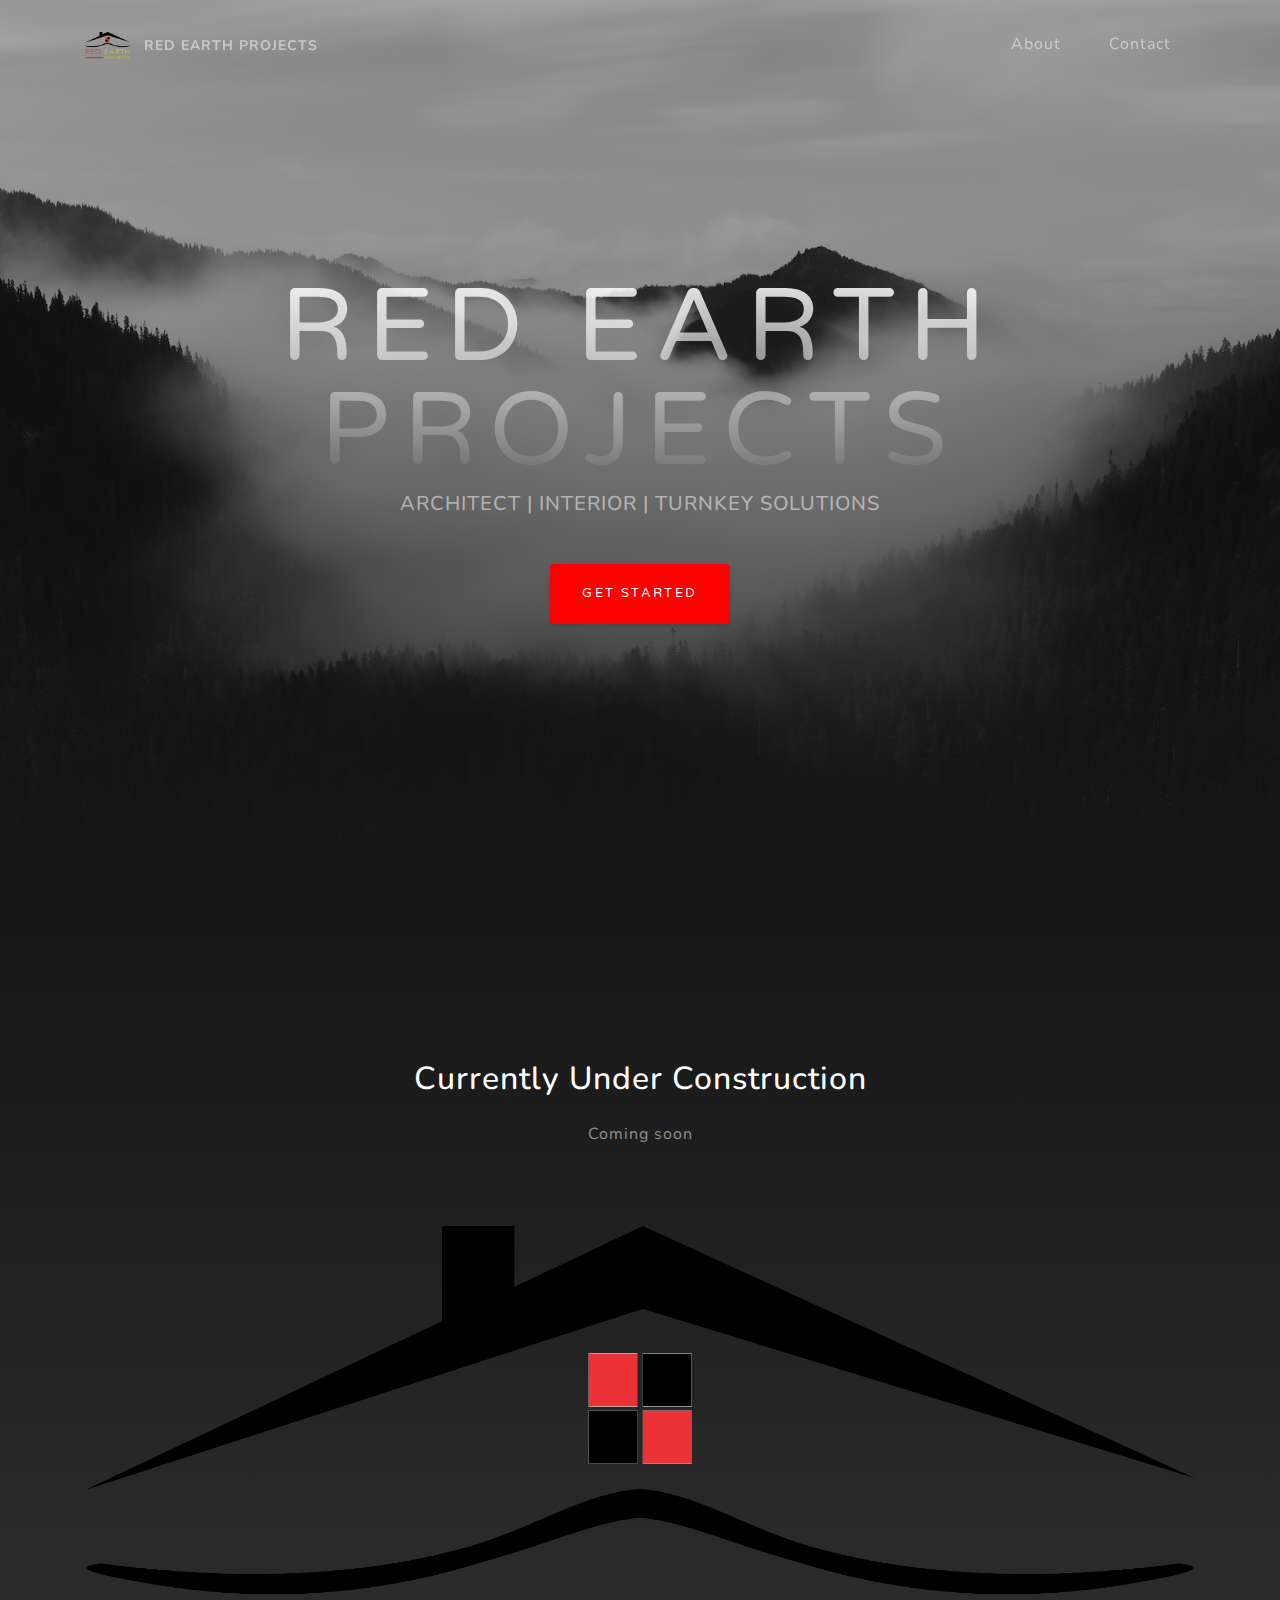
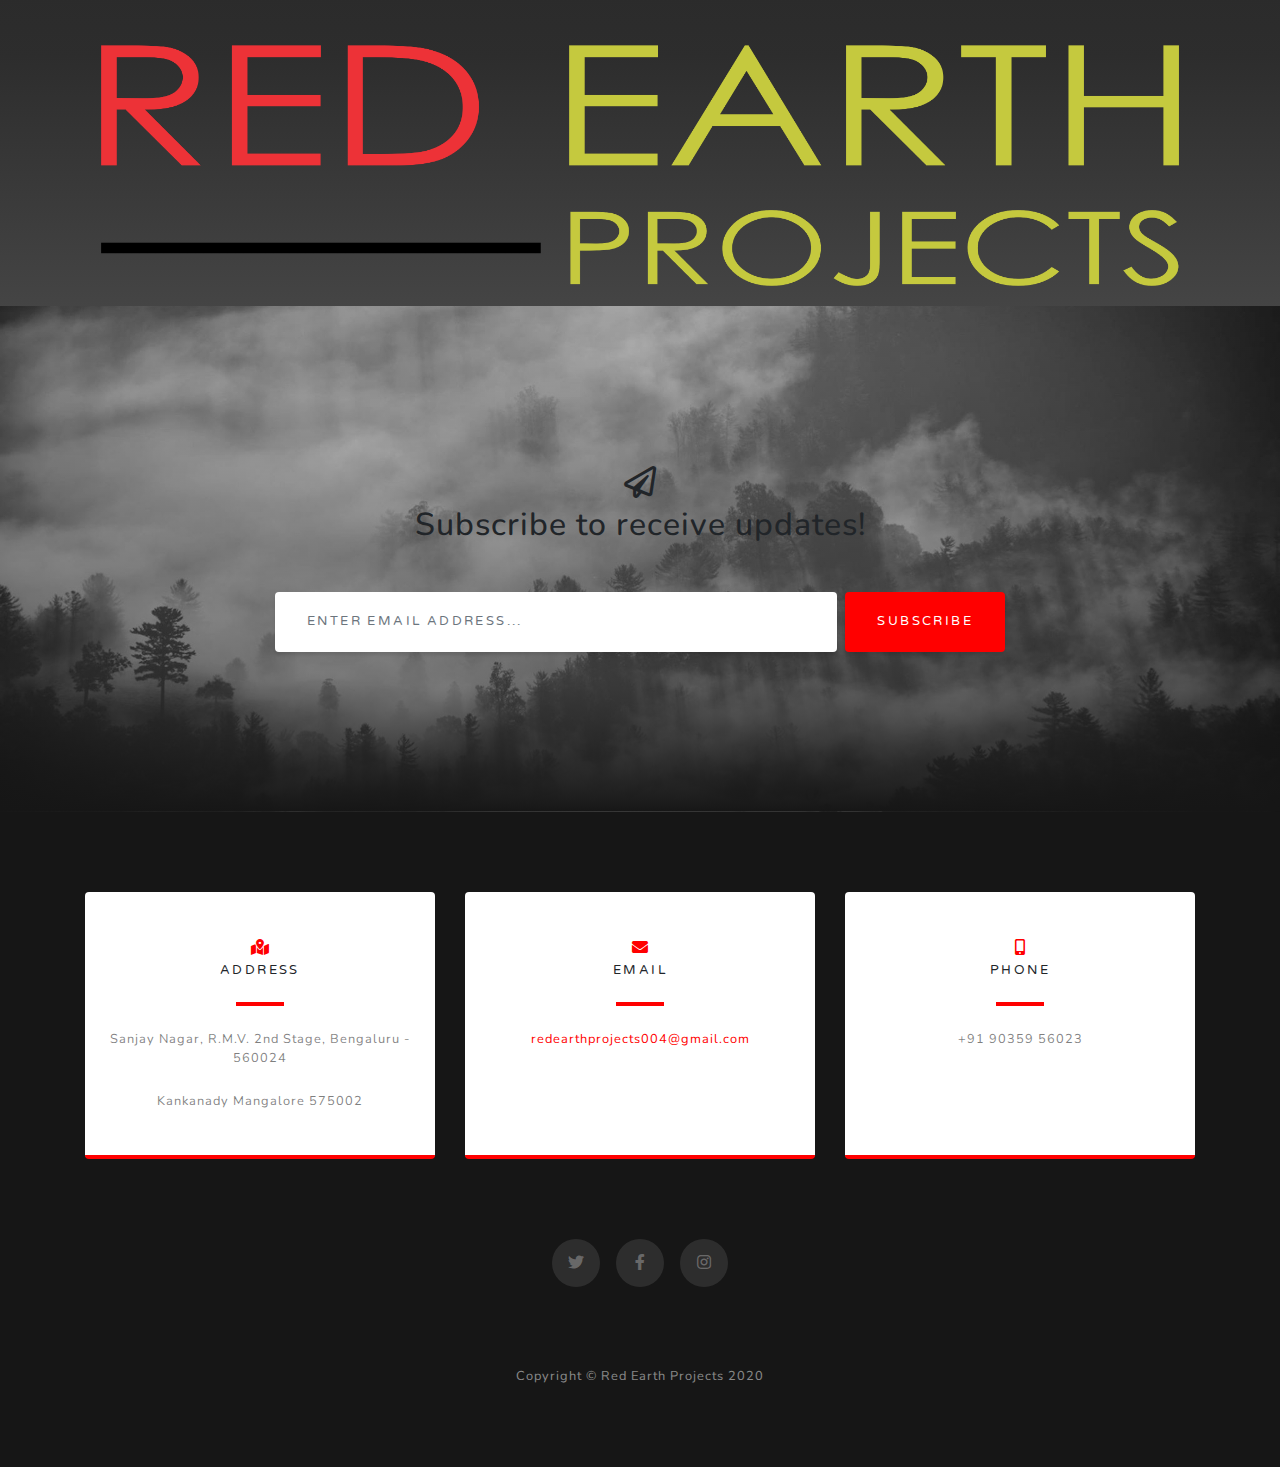
==== index.html @ 3d967d80 "Update index.html" ====
<!DOCTYPE html>
<html lang="en">

<head>

  <meta charset="utf-8">
  <meta name="viewport" content="width=device-width, initial-scale=1, shrink-to-fit=no">
  <meta name="description" content="Looking for a professional interior designer in Bengaluru to do up your new home? Or do you need someone to renovate your existing home interiors? Not to worry, Livspace is here to ease your load and handle the process from start to finish!">
  <meta name="keywords" content="Interior Designer, Interior design and decorations, Architect design, Architect interior design, Residential interior design, Commercial interior design, Office interior design, Interior decoration, Modern interior design, Classic interior design, Modular kitchen, Corporate interior contractor, Ceiling design">
  <meta name="author" content="Mohammad Faraz">

  <title>Red Earth Projects</title>

  <!-- Bootstrap core CSS -->
  <link href="vendor/bootstrap/css/bootstrap.min.css" rel="stylesheet">

  <!-- Custom fonts for this template -->
  <link href="vendor/fontawesome-free/css/all.min.css" rel="stylesheet">
  <link href="https://fonts.googleapis.com/css?family=Varela+Round" rel="stylesheet">
  <link href="https://fonts.googleapis.com/css?family=Nunito:200,200i,300,300i,400,400i,600,600i,700,700i,800,800i,900,900i" rel="stylesheet">

  <!-- Custom styles for this template -->
  <link href="css/grayscale.min.css" rel="stylesheet">

</head>

<body id="page-top">

  <!-- Navigation -->
  <nav class="navbar navbar-expand-lg navbar-light fixed-top" id="mainNav">
    <div class="container">
      <a class="navbar-brand js-scroll-trigger" href="#page-top">
        <img src="./img/logo.png" width="45" alt="" class="d-inline-block align-middle mr-2">
        <span class="text-uppercase font-weight-bold">Red Earth Projects</span>
      </a>
      <button class="navbar-toggler navbar-toggler-right" type="button" data-toggle="collapse" data-target="#navbarResponsive" aria-controls="navbarResponsive" aria-expanded="false" aria-label="Toggle navigation">
        Menu
        <i class="fas fa-bars"></i>
      </button>
      <div class="collapse navbar-collapse" id="navbarResponsive">
        <ul class="navbar-nav ml-auto">
          <li class="nav-item">
            <a class="nav-link js-scroll-trigger" href="#about">About</a>
          </li>
          <!--<li class="nav-item">
            <a class="nav-link js-scroll-trigger" href="#projects">Projects</a>
          </li>-->
          <li class="nav-item">
            <a class="nav-link js-scroll-trigger" href="#contact">Contact</a>
          </li>
        </ul>
      </div>
    </div>
  </nav>

  <!-- Header -->
  <header class="masthead">
    <div class="container d-flex h-100 align-items-center">
      <div class="mx-auto text-center">
        <h1 class="mx-auto my-0 text-uppercase">Red Earth Projects</h1>
        <h2 class="text-white-50 mx-auto mt-2 mb-5">ARCHITECT | INTERIOR | TURNKEY SOLUTIONS</h2>
        <a href="#about" class="btn btn-primary js-scroll-trigger">Get Started</a>
      </div>
    </div>
  </header>

  <!-- About Section -->
  <section id="about" class="about-section text-center">
    <div class="container">
      <div class="row">
        <div class="col-lg-8 mx-auto">
          <h2 class="text-white mb-4">Currently Under Construction</h2>
          <p class="text-white-50">Coming soon</p>
        </div>
      </div>
      <img src="img/logo.png" class="img-fluid about-red-earth" alt="red-earth-logo" style="margin-bottom: 20px;">
    </div>
  </section>

  <!-- Projects Section -->
  <!-- <section id="projects" class="projects-section bg-light">
    <div class="container"> -->

      <!-- Featured Project Row -->
      <!-- <div class="row align-items-center no-gutters mb-4 mb-lg-5">
        <div class="col-xl-8 col-lg-7">
          <img class="img-fluid mb-3 mb-lg-0" src="img/bg-masthead.jpg" alt="">
        </div>
        <div class="col-xl-4 col-lg-5">
          <div class="featured-text text-center text-lg-left">
            <h4>Shoreline</h4>
            <p class="text-black-50 mb-0">Grayscale is open source and MIT licensed. This means you can use it for any project - even commercial projects! Download it, customize it, and publish your website!</p>
          </div>
        </div>
      </div> -->

      <!-- Project One Row -->
      <!-- <div class="row justify-content-center no-gutters mb-5 mb-lg-0">
        <div class="col-lg-6">
          <img class="img-fluid" src="img/demo-image-01.jpg" alt="">
        </div>
        <div class="col-lg-6">
          <div class="bg-black text-center h-100 project">
            <div class="d-flex h-100">
              <div class="project-text w-100 my-auto text-center text-lg-left">
                <h4 class="text-white">Misty</h4>
                <p class="mb-0 text-white-50">An example of where you can put an image of a project, or anything else, along with a description.</p>
                <hr class="d-none d-lg-block mb-0 ml-0">
              </div>
            </div>
          </div>
        </div>
      </div>

      <!-- Project Two Row -->
      <!--<div class="row justify-content-center no-gutters">
        <div class="col-lg-6">
          <img class="img-fluid" src="img/demo-image-02.jpg" alt="">
        </div>
        <div class="col-lg-6 order-lg-first">
          <div class="bg-black text-center h-100 project">
            <div class="d-flex h-100">
              <div class="project-text w-100 my-auto text-center text-lg-right">
                <h4 class="text-white">Mountains</h4>
                <p class="mb-0 text-white-50">Another example of a project with its respective description. These sections work well responsively as well, try this theme on a small screen!</p>
                <hr class="d-none d-lg-block mb-0 mr-0">
              </div>
            </div>
          </div>
        </div>
      </div>-->

    </div>
  </section>

  <!-- Signup Section -->
  <section id="signup" class="signup-section">
    <div class="container">
      <div class="row">
        <div class="col-md-10 col-lg-8 mx-auto text-center">

          <i class="far fa-paper-plane fa-2x mb-2 dark-red"></i>
          <h2 class="dark-red mb-5">Subscribe to receive updates!</h2>

          <form class="form-inline d-flex">
            <input type="email" class="form-control flex-fill mr-0 mr-sm-2 mb-3 mb-sm-0" id="inputEmail" placeholder="Enter email address...">
            <button type="submit" class="btn btn-primary mx-auto">Subscribe</button>
          </form>

        </div>
      </div>
    </div>
  </section>

  <!-- Contact Section -->
  <section class="contact-section bg-black" id="contact">
    <div class="container">

      <div class="row">

        <div class="col-md-4 mb-3 mb-md-0">
          <div class="card py-4 h-100">
            <div class="card-body text-center">
              <i class="fas fa-map-marked-alt text-primary mb-2"></i>
              <h4 class="text-uppercase m-0 about-title-color">Address</h4>
              <hr class="my-4">
              <div class="small text-black-50 about-text-color">Sanjay Nagar, R.M.V. 2nd Stage, Bengaluru - 560024</div>
              <br/>
              <div class="small text-black-50 about-text-color">Kankanady Mangalore 575002</div>
            </div>
          </div>
        </div>

        <div class="col-md-4 mb-3 mb-md-0">
          <div class="card py-4 h-100">
            <div class="card-body text-center">
              <i class="fas fa-envelope text-primary mb-2"></i>
              <h4 class="text-uppercase m-0 about-title-color">Email</h4>
              <hr class="my-4">
              <div class="small text-black-50 about-text-color">
                <a href="mailto:redearthprojects004@gmail.com">redearthprojects004@gmail.com</a>
              </div>
            </div>
          </div>
        </div>

        <div class="col-md-4 mb-3 mb-md-0">
          <div class="card py-4 h-100">
            <div class="card-body text-center">
              <i class="fas fa-mobile-alt text-primary mb-2"></i>
              <h4 class="text-uppercase m-0 about-title-color">Phone</h4>
              <hr class="my-4">
              <div class="small text-black-50 about-text-color">+91 90359 56023</div>
            </div>
          </div>
        </div>
      </div>

      <div class="social d-flex justify-content-center">
        <a href="#" class="mx-2">
          <i class="fab fa-twitter"></i>
        </a>
        <a href="#" class="mx-2">
          <i class="fab fa-facebook-f"></i>
        </a>
        <a href="#" class="mx-2">
          <i class="fab fa-instagram"></i>
        </a>
      </div>

    </div>
  </section>

  <!-- Footer -->
  <footer class="bg-black small text-center text-white-50">
    <div class="container">
      Copyright &copy; Red Earth Projects 2020
    </div>
  </footer>

  <!-- Bootstrap core JavaScript -->
  <script src="vendor/jquery/jquery.min.js"></script>
  <script src="vendor/bootstrap/js/bootstrap.bundle.min.js"></script>

  <!-- Plugin JavaScript -->
  <script src="vendor/jquery-easing/jquery.easing.min.js"></script>

  <!-- Custom scripts for this template -->
  <script src="js/grayscale.min.js"></script>

</body>

</html>
---- css/grayscale.min.css ----
/*!
 * Start Bootstrap - Grayscale v5.0.9 (https://startbootstrap.com/template-overviews/grayscale)
 * Copyright 2013-2020 Start Bootstrap
 * Licensed under MIT (https://github.com/BlackrockDigital/startbootstrap-grayscale/blob/master/LICENSE)
 */#mainNav{min-height:56px;background-color:#fff}#mainNav .navbar-toggler{font-size:80%;padding:.75rem;color:red;border:1px solid red}#mainNav .navbar-toggler:focus{outline:0}#mainNav .navbar-brand{color:#161616;font-weight:700;padding:.9rem 0}#mainNav .navbar-nav .nav-item:hover{color:fade(white,80%);outline:0;background-color:transparent}#mainNav .navbar-nav .nav-item:active,#mainNav .navbar-nav .nav-item:focus{outline:0;background-color:transparent}@media (min-width:992px){#mainNav{padding-top:0;padding-bottom:0;border-bottom:none;background-color:transparent;transition:background-color .3s ease-in-out}#mainNav .navbar-brand{padding:.5rem 0;color:rgba(255,255,255,.5)}#mainNav .nav-link{transition:none;padding:2rem 1.5rem;color:rgba(255,255,255,.5)}#mainNav .nav-link:hover{color:rgba(255,255,255,.75)}#mainNav .nav-link:active{color:#fff}#mainNav.navbar-shrink{background-color:#fff}#mainNav.navbar-shrink .navbar-brand{color:#161616}#mainNav.navbar-shrink .nav-link{color:#161616;padding:1.5rem 1.5rem 1.25rem;border-bottom:.25rem solid transparent}#mainNav.navbar-shrink .nav-link:hover{color:red}#mainNav.navbar-shrink .nav-link:active{color:#b30000}#mainNav.navbar-shrink .nav-link.active{color:red;outline:0;border-bottom:.25rem solid red}}.masthead{position:relative;width:100%;height:auto;min-height:35rem;padding:15rem 0;background:linear-gradient(to bottom,rgba(22,22,22,.3) 0,rgba(22,22,22,.7) 75%,#161616 100%),url(../img/bg-masthead.jpg);background-position:center;background-repeat:no-repeat;background-attachment:scroll;background-size:cover}.masthead h1{font-family:'Varela Round';font-size:2.5rem;line-height:2.5rem;letter-spacing:.8rem;background:-webkit-linear-gradient(rgba(255,255,255,.9),rgba(255,255,255,0));-webkit-text-fill-color:transparent;-webkit-background-clip:text}.masthead h2{max-width:20rem;font-size:1rem}@media (min-width:768px){.masthead h1{font-size:4rem;line-height:4rem}}@media (min-width:992px){.masthead{height:100vh;padding:0}.masthead h1{font-size:6.5rem;line-height:6.5rem;letter-spacing:.8rem}.masthead h2{max-width:30rem;font-size:1.25rem}}.btn{box-shadow:0 .1875rem .1875rem 0 rgba(0,0,0,.1)!important;padding:1.25rem 2rem;font-family:'Varela Round';font-size:80%;text-transform:uppercase;letter-spacing:.15rem;border:0}.btn-primary{background-color:red}.btn-primary:hover{background-color:#c00}.btn-primary:focus{background-color:#c00;color:#fff}.btn-primary:active{background-color:#b30000!important}.about-section{padding-top:10rem;background:linear-gradient(to bottom,#161616 0,rgba(22,22,22,.9) 75%,rgba(22,22,22,.8) 100%)}.about-section p{margin-bottom:5rem}.about-section .about-red-earth{margin-bottom:20px}.projects-section{padding:10rem 0}.projects-section .featured-text{padding:2rem}@media (min-width:992px){.projects-section .featured-text{padding:0 0 0 2rem;border-left:.5rem solid red}}.projects-section .project-text{padding:3rem;font-size:90%}@media (min-width:992px){.projects-section .project-text{padding:5rem}.projects-section .project-text hr{border-color:red;border-width:.25rem;width:30%}}.signup-section{padding:10rem 0;background:linear-gradient(to bottom,rgba(22,22,22,.1) 0,rgba(22,22,22,.5) 75%,#161616 100%),url(../img/bg-signup.jpg);background-position:center;background-repeat:no-repeat;background-attachment:scroll;background-size:cover}.signup-section .form-inline input{box-shadow:0 .1875rem .1875rem 0 rgba(0,0,0,.1)!important;padding:1.25rem 2rem;height:auto;font-family:'Varela Round';font-size:80%;text-transform:uppercase;letter-spacing:.15rem;border:0}.contact-section{padding:5rem 0 0}.contact-section .card{border:0;border-bottom:.25rem solid red}.contact-section .card h4{font-size:.8rem;font-family:'Varela Round';text-transform:uppercase;letter-spacing:.15rem}.contact-section .card hr{border-color:red;border-width:.25rem;width:3rem}.contact-section .social{margin-top:5rem}.contact-section .social a{text-align:center;height:3rem;width:3rem;background:rgba(255,255,255,.1);border-radius:100%;line-height:3rem;color:rgba(255,255,255,.3)}.contact-section .social a:hover{color:rgba(255,255,255,.5)}.contact-section .social a:active{color:#fff}body{font-family:Nunito;letter-spacing:.0625em}a{color:red}a:focus,a:hover{text-decoration:none;color:#900}.bg-black{background-color:#161616!important}.bg-primary{background-color:red!important}.text-primary{color:red!important}footer{padding:5rem 0}.font-weight-bold{font-weight:700!important;font-size:14px}
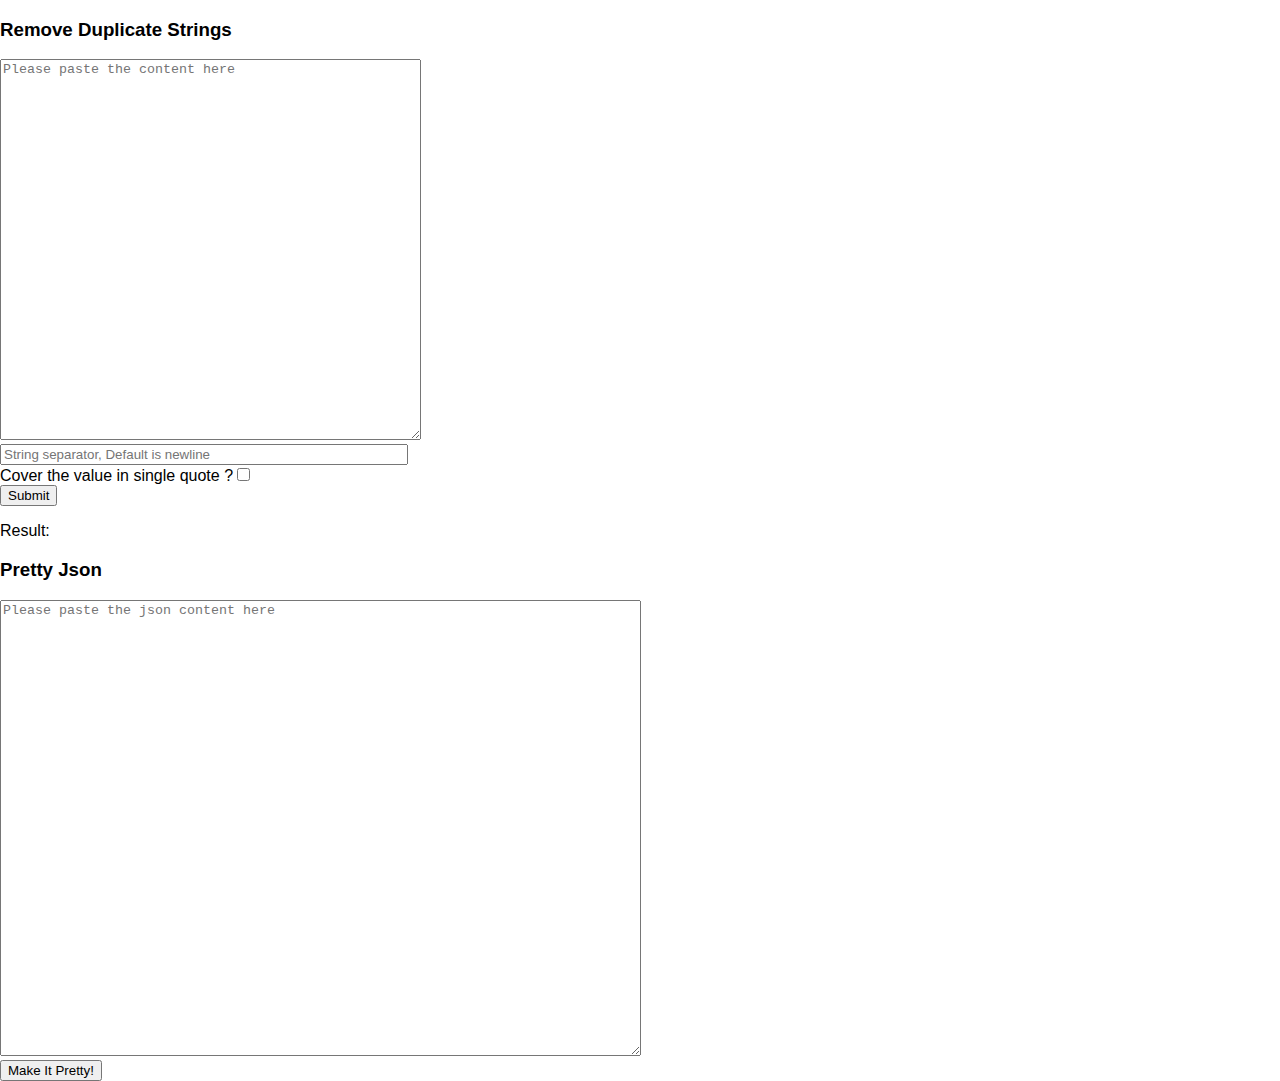
==== commit f0014cc8: "initial util commit" ====
--- a/index.html
+++ b/index.html
@@ -1,233 +1 @@
-<!DOCTYPE html>
-<html lang="en">
-
-<head>
-
-  <meta charset="utf-8">
-  <meta name="viewport" content="width=device-width, initial-scale=1, shrink-to-fit=no">
-  <meta name="description" content="Looking for a professional interior designer in Bengaluru to do up your new home? Or do you need someone to renovate your existing home interiors? Not to worry, Livspace is here to ease your load and handle the process from start to finish!">
-  <meta name="keywords" content="Interior Designer, Interior design and decorations, Architect design, Architect interior design, Residential interior design, Commercial interior design, Office interior design, Interior decoration, Modern interior design, Classic interior design, Modular kitchen, Corporate interior contractor, Ceiling design">
-  <meta name="author" content="Mohammad Faraz">
-
-  <title>Red Earth Projects</title>
-
-  <!-- Bootstrap core CSS -->
-  <link href="vendor/bootstrap/css/bootstrap.min.css" rel="stylesheet">
-
-  <!-- Custom fonts for this template -->
-  <link href="vendor/fontawesome-free/css/all.min.css" rel="stylesheet">
-  <link href="https://fonts.googleapis.com/css?family=Varela+Round" rel="stylesheet">
-  <link href="https://fonts.googleapis.com/css?family=Nunito:200,200i,300,300i,400,400i,600,600i,700,700i,800,800i,900,900i" rel="stylesheet">
-
-  <!-- Custom styles for this template -->
-  <link href="css/grayscale.min.css" rel="stylesheet">
-
-</head>
-
-<body id="page-top">
-
-  <!-- Navigation -->
-  <nav class="navbar navbar-expand-lg navbar-light fixed-top" id="mainNav">
-    <div class="container">
-      <a class="navbar-brand js-scroll-trigger" href="#page-top">
-        <img src="./img/logo.png" width="45" alt="" class="d-inline-block align-middle mr-2">
-        <span class="text-uppercase font-weight-bold">Red Earth Projects</span>
-      </a>
-      <button class="navbar-toggler navbar-toggler-right" type="button" data-toggle="collapse" data-target="#navbarResponsive" aria-controls="navbarResponsive" aria-expanded="false" aria-label="Toggle navigation">
-        Menu
-        <i class="fas fa-bars"></i>
-      </button>
-      <div class="collapse navbar-collapse" id="navbarResponsive">
-        <ul class="navbar-nav ml-auto">
-          <li class="nav-item">
-            <a class="nav-link js-scroll-trigger" href="#about">About</a>
-          </li>
-          <!--<li class="nav-item">
-            <a class="nav-link js-scroll-trigger" href="#projects">Projects</a>
-          </li>-->
-          <li class="nav-item">
-            <a class="nav-link js-scroll-trigger" href="#contact">Contact</a>
-          </li>
-        </ul>
-      </div>
-    </div>
-  </nav>
-
-  <!-- Header -->
-  <header class="masthead">
-    <div class="container d-flex h-100 align-items-center">
-      <div class="mx-auto text-center">
-        <h1 class="mx-auto my-0 text-uppercase">Red Earth Projects</h1>
-        <h2 class="text-white-50 mx-auto mt-2 mb-5">ARCHITECT | INTERIOR | TURNKEY SOLUTIONS</h2>
-        <a href="#about" class="btn btn-primary js-scroll-trigger">Get Started</a>
-      </div>
-    </div>
-  </header>
-
-  <!-- About Section -->
-  <section id="about" class="about-section text-center">
-    <div class="container">
-      <div class="row">
-        <div class="col-lg-8 mx-auto">
-          <h2 class="text-white mb-4">Currently Under Construction</h2>
-          <p class="text-white-50">Coming soon</p>
-        </div>
-      </div>
-      <img src="img/logo.png" class="img-fluid about-red-earth" alt="red-earth-logo" style="margin-bottom: 20px;">
-    </div>
-  </section>
-
-  <!-- Projects Section -->
-  <!-- <section id="projects" class="projects-section bg-light">
-    <div class="container"> -->
-
-      <!-- Featured Project Row -->
-      <!-- <div class="row align-items-center no-gutters mb-4 mb-lg-5">
-        <div class="col-xl-8 col-lg-7">
-          <img class="img-fluid mb-3 mb-lg-0" src="img/bg-masthead.jpg" alt="">
-        </div>
-        <div class="col-xl-4 col-lg-5">
-          <div class="featured-text text-center text-lg-left">
-            <h4>Shoreline</h4>
-            <p class="text-black-50 mb-0">Grayscale is open source and MIT licensed. This means you can use it for any project - even commercial projects! Download it, customize it, and publish your website!</p>
-          </div>
-        </div>
-      </div> -->
-
-      <!-- Project One Row -->
-      <!-- <div class="row justify-content-center no-gutters mb-5 mb-lg-0">
-        <div class="col-lg-6">
-          <img class="img-fluid" src="img/demo-image-01.jpg" alt="">
-        </div>
-        <div class="col-lg-6">
-          <div class="bg-black text-center h-100 project">
-            <div class="d-flex h-100">
-              <div class="project-text w-100 my-auto text-center text-lg-left">
-                <h4 class="text-white">Misty</h4>
-                <p class="mb-0 text-white-50">An example of where you can put an image of a project, or anything else, along with a description.</p>
-                <hr class="d-none d-lg-block mb-0 ml-0">
-              </div>
-            </div>
-          </div>
-        </div>
-      </div>
-
-      <!-- Project Two Row -->
-      <!--<div class="row justify-content-center no-gutters">
-        <div class="col-lg-6">
-          <img class="img-fluid" src="img/demo-image-02.jpg" alt="">
-        </div>
-        <div class="col-lg-6 order-lg-first">
-          <div class="bg-black text-center h-100 project">
-            <div class="d-flex h-100">
-              <div class="project-text w-100 my-auto text-center text-lg-right">
-                <h4 class="text-white">Mountains</h4>
-                <p class="mb-0 text-white-50">Another example of a project with its respective description. These sections work well responsively as well, try this theme on a small screen!</p>
-                <hr class="d-none d-lg-block mb-0 mr-0">
-              </div>
-            </div>
-          </div>
-        </div>
-      </div>-->
-
-    </div>
-  </section>
-
-  <!-- Signup Section -->
-  <section id="signup" class="signup-section">
-    <div class="container">
-      <div class="row">
-        <div class="col-md-10 col-lg-8 mx-auto text-center">
-
-          <i class="far fa-paper-plane fa-2x mb-2 dark-red"></i>
-          <h2 class="dark-red mb-5">Subscribe to receive updates!</h2>
-
-          <form class="form-inline d-flex">
-            <input type="email" class="form-control flex-fill mr-0 mr-sm-2 mb-3 mb-sm-0" id="inputEmail" placeholder="Enter email address...">
-            <button type="submit" class="btn btn-primary mx-auto">Subscribe</button>
-          </form>
-
-        </div>
-      </div>
-    </div>
-  </section>
-
-  <!-- Contact Section -->
-  <section class="contact-section bg-black" id="contact">
-    <div class="container">
-
-      <div class="row">
-
-        <div class="col-md-4 mb-3 mb-md-0">
-          <div class="card py-4 h-100">
-            <div class="card-body text-center">
-              <i class="fas fa-map-marked-alt text-primary mb-2"></i>
-              <h4 class="text-uppercase m-0 about-title-color">Address</h4>
-              <hr class="my-4">
-              <div class="small text-black-50 about-text-color">Sanjay Nagar, R.M.V. 2nd Stage, Bengaluru - 560024</div>
-              <br/>
-              <div class="small text-black-50 about-text-color">Kankanady Mangalore 575002</div>
-            </div>
-          </div>
-        </div>
-
-        <div class="col-md-4 mb-3 mb-md-0">
-          <div class="card py-4 h-100">
-            <div class="card-body text-center">
-              <i class="fas fa-envelope text-primary mb-2"></i>
-              <h4 class="text-uppercase m-0 about-title-color">Email</h4>
-              <hr class="my-4">
-              <div class="small text-black-50 about-text-color">
-                <a href="mailto:redearthprojects004@gmail.com">redearthprojects004@gmail.com</a>
-              </div>
-            </div>
-          </div>
-        </div>
-
-        <div class="col-md-4 mb-3 mb-md-0">
-          <div class="card py-4 h-100">
-            <div class="card-body text-center">
-              <i class="fas fa-mobile-alt text-primary mb-2"></i>
-              <h4 class="text-uppercase m-0 about-title-color">Phone</h4>
-              <hr class="my-4">
-              <div class="small text-black-50 about-text-color">+91 90359 56023</div>
-            </div>
-          </div>
-        </div>
-      </div>
-
-      <div class="social d-flex justify-content-center">
-        <a href="#" class="mx-2">
-          <i class="fab fa-twitter"></i>
-        </a>
-        <a href="#" class="mx-2">
-          <i class="fab fa-facebook-f"></i>
-        </a>
-        <a href="#" class="mx-2">
-          <i class="fab fa-instagram"></i>
-        </a>
-      </div>
-
-    </div>
-  </section>
-
-  <!-- Footer -->
-  <footer class="bg-black small text-center text-white-50">
-    <div class="container">
-      Copyright &copy; Red Earth Projects 2020
-    </div>
-  </footer>
-
-  <!-- Bootstrap core JavaScript -->
-  <script src="vendor/jquery/jquery.min.js"></script>
-  <script src="vendor/bootstrap/js/bootstrap.bundle.min.js"></script>
-
-  <!-- Plugin JavaScript -->
-  <script src="vendor/jquery-easing/jquery.easing.min.js"></script>
-
-  <!-- Custom scripts for this template -->
-  <script src="js/grayscale.min.js"></script>
-
-</body>
-
-</html>
+<!doctype html><html lang="en"><head><meta charset="utf-8"/><link rel="icon" href="/favicon.ico"/><meta name="viewport" content="width=device-width,initial-scale=1"/><meta name="theme-color" content="#000000"/><meta name="description" content="Web site created using create-react-app"/><link rel="apple-touch-icon" href="/logo192.png"/><link rel="manifest" href="/manifest.json"/><title>React App</title><script defer="defer" src="/static/js/main.3f41f4f9.js"></script><link href="/static/css/main.d9906927.css" rel="stylesheet"></head><body><noscript>You need to enable JavaScript to run this app.</noscript><div id="root"></div></body></html>--- a/static/css/main.d9906927.css
+++ b/static/css/main.d9906927.css
@@ -0,0 +1,2 @@
+body{-webkit-font-smoothing:antialiased;-moz-osx-font-smoothing:grayscale;font-family:-apple-system,BlinkMacSystemFont,Segoe UI,Roboto,Oxygen,Ubuntu,Cantarell,Fira Sans,Droid Sans,Helvetica Neue,sans-serif;margin:0}code{font-family:source-code-pro,Menlo,Monaco,Consolas,Courier New,monospace}.__json-pretty__{background:#272822;color:#66d9ef;line-height:1.3;overflow:auto}.__json-pretty__ .__json-key__{color:#f92672}.__json-pretty__ .__json-value__{color:#a6e22e}.__json-pretty__ .__json-string__{color:#fd971f}.__json-pretty__ .__json-boolean__{color:#ac81fe}.__json-pretty-error__{background:#272822;color:#66d9ef;line-height:1.3;overflow:auto}
+/*# sourceMappingURL=main.d9906927.css.map*/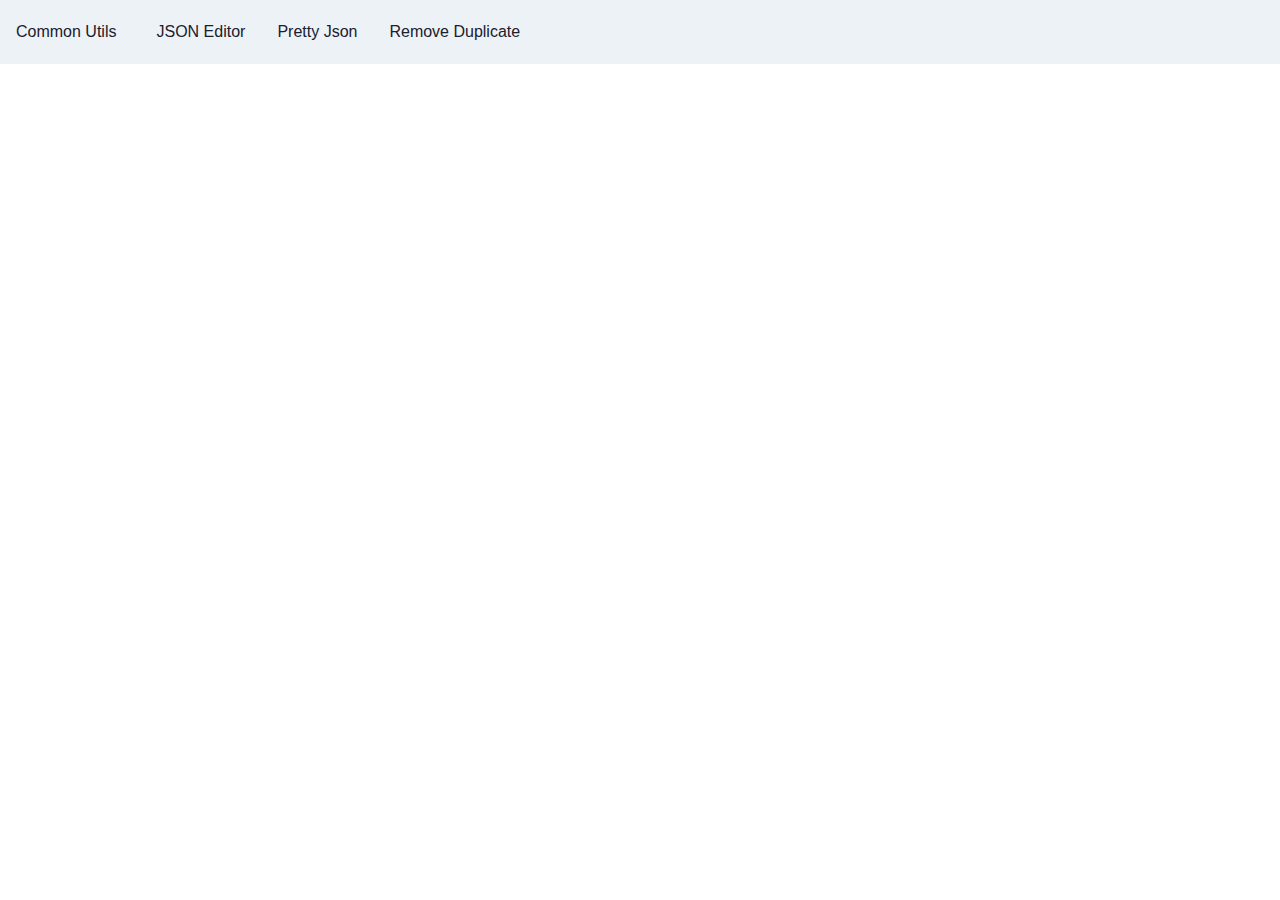
==== commit 4a67ac9c: "add chakra ui" ====
--- a/index.html
+++ b/index.html
@@ -1 +1 @@
-<!doctype html><html lang="en"><head><meta charset="utf-8"/><link rel="icon" href="/favicon.ico"/><meta name="viewport" content="width=device-width,initial-scale=1"/><meta name="theme-color" content="#000000"/><meta name="description" content="Web site created using create-react-app"/><link rel="apple-touch-icon" href="/logo192.png"/><link rel="manifest" href="/manifest.json"/><title>React App</title><script defer="defer" src="/static/js/main.3f41f4f9.js"></script><link href="/static/css/main.d9906927.css" rel="stylesheet"></head><body><noscript>You need to enable JavaScript to run this app.</noscript><div id="root"></div></body></html>+<!doctype html><html lang="en"><head><meta charset="utf-8"/><link rel="icon" href="/favicon.ico"/><meta name="viewport" content="width=device-width,initial-scale=1"/><meta name="theme-color" content="#000000"/><meta name="description" content="Web site created using create-react-app"/><link rel="apple-touch-icon" href="/logo192.png"/><link rel="manifest" href="/manifest.json"/><title>React App</title><script defer="defer" src="/static/js/main.90d7949b.js"></script><link href="/static/css/main.67a91c2a.css" rel="stylesheet"></head><body><noscript>You need to enable JavaScript to run this app.</noscript><div id="root"></div></body></html>--- a/static/css/main.67a91c2a.css
+++ b/static/css/main.67a91c2a.css
@@ -0,0 +1,9 @@
+body{-webkit-font-smoothing:antialiased;-moz-osx-font-smoothing:grayscale;font-family:-apple-system,BlinkMacSystemFont,Segoe UI,Roboto,Oxygen,Ubuntu,Cantarell,Fira Sans,Droid Sans,Helvetica Neue,sans-serif;margin:0}code{font-family:source-code-pro,Menlo,Monaco,Consolas,Courier New,monospace}.__json-pretty__{background:#272822;color:#66d9ef;line-height:1.3;overflow:auto}.__json-pretty__ .__json-key__{color:#f92672}.__json-pretty__ .__json-value__{color:#a6e22e}.__json-pretty__ .__json-string__{color:#fd971f}.__json-pretty__ .__json-boolean__{color:#ac81fe}.__json-pretty-error__{background:#272822;color:#66d9ef;line-height:1.3;overflow:auto}.jsoneditor input,.jsoneditor input:not([type]),.jsoneditor input[type=search],.jsoneditor input[type=text],.jsoneditor-modal input,.jsoneditor-modal input:not([type]),.jsoneditor-modal input[type=search],.jsoneditor-modal input[type=text]{border:inherit;box-shadow:none;box-sizing:inherit;font-family:inherit;font-size:inherit;height:auto;line-height:inherit;padding:inherit;transition:none}.jsoneditor input:focus,.jsoneditor input:not([type]):focus,.jsoneditor input[type=search]:focus,.jsoneditor input[type=text]:focus,.jsoneditor-modal input:focus,.jsoneditor-modal input:not([type]):focus,.jsoneditor-modal input[type=search]:focus,.jsoneditor-modal input[type=text]:focus{border:inherit;box-shadow:inherit}.jsoneditor textarea,.jsoneditor-modal textarea{height:inherit}.jsoneditor select,.jsoneditor-modal select{display:inherit;height:inherit}.jsoneditor label,.jsoneditor-modal label{color:inherit;font-size:inherit;font-weight:inherit}.jsoneditor table,.jsoneditor-modal table{border-collapse:collapse;width:auto}.jsoneditor td,.jsoneditor th,.jsoneditor-modal td,.jsoneditor-modal th{border-radius:inherit;display:table-cell;padding:0;text-align:left;vertical-align:inherit}.jsoneditor .autocomplete.dropdown{background:#fff;border:1px solid #d3d3d3;box-shadow:2px 2px 12px hsla(0,0%,50%,.3);cursor:default;font-family:consolas,menlo,monaco,Ubuntu Mono,source-code-pro,monospace;font-size:14px;margin:0;outline:0;overflow-x:hidden;overflow-y:auto;padding:5px;position:absolute;text-align:left}.jsoneditor .autocomplete.dropdown .item{color:#1a1a1a}.jsoneditor .autocomplete.dropdown .item.hover{background-color:#ebebeb}.jsoneditor .autocomplete.hint{color:#a1a1a1;left:4px;top:4px}.jsoneditor-contextmenu-root{height:0;position:relative;width:0}.jsoneditor-contextmenu{box-sizing:initial;position:absolute;z-index:2}.jsoneditor-contextmenu .jsoneditor-menu{background:#fff;border:1px solid #d3d3d3;box-shadow:2px 2px 12px hsla(0,0%,50%,.3);height:auto;left:0;list-style:none;margin:0;padding:0;position:relative;top:0;width:128px}.jsoneditor-contextmenu .jsoneditor-menu button{background:transparent;border:none;box-sizing:border-box;color:#4d4d4d;cursor:pointer;font-family:arial,sans-serif;font-size:14px;height:auto;margin:0;padding:0 8px 0 0;position:relative;text-align:left;width:128px}.jsoneditor-contextmenu .jsoneditor-menu button::-moz-focus-inner{border:0;padding:0}.jsoneditor-contextmenu .jsoneditor-menu button.jsoneditor-default{width:96px}.jsoneditor-contextmenu .jsoneditor-menu button.jsoneditor-expand{border-left:1px solid #e5e5e5;float:right;height:24px;width:32px}.jsoneditor-contextmenu .jsoneditor-menu li{overflow:hidden}.jsoneditor-contextmenu .jsoneditor-menu li ul{border:none;box-shadow:inset 0 0 10px hsla(0,0%,50%,.5);display:none;left:-10px;padding:0 10px;position:relative;top:0;transition:all .3s ease-out}.jsoneditor-contextmenu .jsoneditor-menu li ul .jsoneditor-icon{margin-left:24px}.jsoneditor-contextmenu .jsoneditor-menu li ul li button{-webkit-animation:all 1s ease-in-out;animation:all 1s ease-in-out;padding-left:24px}.jsoneditor-contextmenu .jsoneditor-menu li button .jsoneditor-expand{background-position:0 -72px;margin:0 4px 0 0;right:0}.jsoneditor-contextmenu .jsoneditor-icon,.jsoneditor-contextmenu .jsoneditor-menu li button .jsoneditor-expand{background-image:url(/static/media/jsoneditor-icons.15f2789dd231f36d43a4.svg);height:24px;padding:0;position:absolute;top:0;width:24px}.jsoneditor-contextmenu .jsoneditor-icon{border:none;left:0;margin:0}.jsoneditor-contextmenu .jsoneditor-text{word-wrap:break-word;padding:4px 0 4px 24px}.jsoneditor-contextmenu .jsoneditor-text.jsoneditor-right-margin{padding-right:24px}.jsoneditor-contextmenu .jsoneditor-separator{border-top:1px solid #e5e5e5;height:0;margin-top:5px;padding-top:5px}.jsoneditor-contextmenu button.jsoneditor-remove .jsoneditor-icon{background-position:-24px 0}.jsoneditor-contextmenu button.jsoneditor-append .jsoneditor-icon,.jsoneditor-contextmenu button.jsoneditor-insert .jsoneditor-icon{background-position:0 0}.jsoneditor-contextmenu button.jsoneditor-duplicate .jsoneditor-icon{background-position:-48px 0}.jsoneditor-contextmenu button.jsoneditor-sort-asc .jsoneditor-icon{background-position:-168px 0}.jsoneditor-contextmenu button.jsoneditor-sort-desc .jsoneditor-icon{background-position:-192px 0}.jsoneditor-contextmenu button.jsoneditor-transform .jsoneditor-icon{background-position:-216px 0}.jsoneditor-contextmenu button.jsoneditor-extract .jsoneditor-icon{background-position:0 -24px}.jsoneditor-contextmenu button.jsoneditor-type-string .jsoneditor-icon{background-position:-144px 0}.jsoneditor-contextmenu button.jsoneditor-type-auto .jsoneditor-icon{background-position:-120px 0}.jsoneditor-contextmenu button.jsoneditor-type-object .jsoneditor-icon{background-position:-72px 0}.jsoneditor-contextmenu button.jsoneditor-type-array .jsoneditor-icon{background-position:-96px 0}.jsoneditor-contextmenu button.jsoneditor-type-modes .jsoneditor-icon{background-image:none;width:6px}.jsoneditor-contextmenu li,.jsoneditor-contextmenu ul{box-sizing:initial;position:relative}.jsoneditor-contextmenu .jsoneditor-menu button:focus,.jsoneditor-contextmenu .jsoneditor-menu button:hover{background-color:#f5f5f5;color:#1a1a1a;outline:none}.jsoneditor-contextmenu .jsoneditor-menu li button.jsoneditor-selected,.jsoneditor-contextmenu .jsoneditor-menu li button.jsoneditor-selected:focus,.jsoneditor-contextmenu .jsoneditor-menu li button.jsoneditor-selected:hover{background-color:#ee422e;color:#fff}.jsoneditor-contextmenu .jsoneditor-menu li ul li button:focus,.jsoneditor-contextmenu .jsoneditor-menu li ul li button:hover{background-color:#f5f5f5}.jsoneditor-modal{border-radius:2px!important;box-shadow:2px 2px 12px hsla(0,0%,50%,.3);color:#4d4d4d;line-height:1.3em;max-width:95%;padding:45px 15px 15px!important}.jsoneditor-modal.jsoneditor-modal-transform{width:600px!important}.jsoneditor-modal .pico-modal-header{background:#3883fa;box-sizing:border-box;color:#fff;font-family:arial,sans-serif;font-size:11pt;height:30px;left:0;line-height:30px;padding:0 10px;position:absolute;top:0;width:100%}.jsoneditor-modal table{width:100%}.jsoneditor-modal table td{padding:3px 0}.jsoneditor-modal table td.jsoneditor-modal-input{padding-right:0;text-align:right;white-space:nowrap}.jsoneditor-modal table td.jsoneditor-modal-actions{padding-top:15px}.jsoneditor-modal table th{vertical-align:middle}.jsoneditor-modal p:first-child{margin-top:0}.jsoneditor-modal a{color:#3883fa}.jsoneditor-modal .jsoneditor-jmespath-block{margin-bottom:10px}.jsoneditor-modal .pico-close{background:none!important;color:#fff;font-size:24px!important;right:7px!important;top:7px!important}.jsoneditor-modal input{padding:4px}.jsoneditor-modal input[type=text]{cursor:inherit}.jsoneditor-modal input[disabled]{background:#d3d3d3;color:grey}.jsoneditor-modal .jsoneditor-select-wrapper{display:inline-block;position:relative}.jsoneditor-modal .jsoneditor-select-wrapper:after{border-left:5px solid transparent;border-right:5px solid transparent;border-top:6px solid #666;content:"";height:0;pointer-events:none;position:absolute;right:8px;top:14px;width:0}.jsoneditor-modal select{-webkit-appearance:none;appearance:none;font-size:14px;line-height:1.5em;max-width:350px;min-width:180px;padding:3px 24px 3px 10px;text-indent:0;text-overflow:""}.jsoneditor-modal select::-ms-expand{display:none}.jsoneditor-modal .jsoneditor-button-group input{border-left-style:none;border-radius:0;margin:0;padding:4px 10px}.jsoneditor-modal .jsoneditor-button-group input.jsoneditor-button-first{border-bottom-left-radius:3px;border-left-style:solid;border-top-left-radius:3px}.jsoneditor-modal .jsoneditor-button-group input.jsoneditor-button-last{border-bottom-right-radius:3px;border-top-right-radius:3px}.jsoneditor-modal .jsoneditor-transform-preview{background:#f5f5f5;height:200px}.jsoneditor-modal .jsoneditor-transform-preview.jsoneditor-error{color:#ee422e}.jsoneditor-modal .jsoneditor-jmespath-wizard{border-radius:3px;line-height:1.2em;padding:0;width:100%}.jsoneditor-modal .jsoneditor-jmespath-label{color:#1e90ff;font-weight:700;margin-bottom:5px;margin-top:20px}.jsoneditor-modal .jsoneditor-jmespath-wizard-table{border-collapse:collapse;width:100%}.jsoneditor-modal .jsoneditor-jmespath-wizard-label{font-style:italic;margin:4px 0 2px}.jsoneditor-modal .jsoneditor-inline{display:inline-block;padding-bottom:2px;padding-top:2px;position:relative;width:100%}.jsoneditor-modal .jsoneditor-inline:not(:last-child){padding-right:2px}.jsoneditor-modal .jsoneditor-jmespath-filter{display:flex;flex-wrap:wrap}.jsoneditor-modal .jsoneditor-jmespath-filter-field{width:180px}.jsoneditor-modal .jsoneditor-jmespath-filter-relation{width:100px}.jsoneditor-modal .jsoneditor-jmespath-filter-value{flex:1 1;min-width:180px}.jsoneditor-modal .jsoneditor-jmespath-sort-field{width:170px}.jsoneditor-modal .jsoneditor-jmespath-sort-order{width:150px}.jsoneditor-modal .jsoneditor-jmespath-select-fields{width:100%}.jsoneditor-modal .selectr-selected{border-color:#d3d3d3;padding:4px 28px 4px 8px}.jsoneditor-modal .selectr-selected .selectr-tag{background-color:#3883fa;border-radius:5px}.jsoneditor-modal table td,.jsoneditor-modal table th{border-collapse:collapse;border-spacing:0;color:#4d4d4d;font-weight:400;text-align:left;vertical-align:middle}.jsoneditor-modal #query,.jsoneditor-modal input,.jsoneditor-modal input[type=text],.jsoneditor-modal input[type=text]:focus,.jsoneditor-modal select,.jsoneditor-modal textarea{background:#fff;border:1px solid #d3d3d3;border-radius:3px;color:#4d4d4d;padding:4px}.jsoneditor-modal #query,.jsoneditor-modal textarea{border-radius:0;border-radius:initial}.jsoneditor-modal,.jsoneditor-modal #query,.jsoneditor-modal input,.jsoneditor-modal input[type=text],.jsoneditor-modal option,.jsoneditor-modal select,.jsoneditor-modal table td,.jsoneditor-modal table th,.jsoneditor-modal textarea{font-family:arial,sans-serif;font-size:10.5pt}.jsoneditor-modal #query,.jsoneditor-modal .jsoneditor-transform-preview{box-sizing:border-box;font-family:consolas,menlo,monaco,Ubuntu Mono,source-code-pro,monospace;font-size:14px;width:100%}.jsoneditor-modal input[type=button],.jsoneditor-modal input[type=submit]{background:#f5f5f5;padding:4px 20px}.jsoneditor-modal input,.jsoneditor-modal select{cursor:pointer}.jsoneditor-modal .jsoneditor-button-group.jsoneditor-button-group-value-asc input.jsoneditor-button-asc,.jsoneditor-modal .jsoneditor-button-group.jsoneditor-button-group-value-desc input.jsoneditor-button-desc{background:#3883fa;border-color:#3883fa;color:#fff}.jsoneditor{border:thin solid #3883fa;box-sizing:border-box;color:#1a1a1a;height:100%;line-height:100%;padding:0;position:relative;width:100%}div.jsoneditor-default,div.jsoneditor-field,div.jsoneditor-readonly,div.jsoneditor-value{word-wrap:break-word;border:1px solid transparent;float:left;line-height:16px;margin:1px;min-height:16px;min-width:32px;padding:2px}div.jsoneditor-field p,div.jsoneditor-value p{margin:0}div.jsoneditor-value{word-break:break-word}div.jsoneditor-value.jsoneditor-empty:after{content:"value"}div.jsoneditor-value.jsoneditor-string{color:#006000}div.jsoneditor-value.jsoneditor-number{color:#ee422e}div.jsoneditor-value.jsoneditor-boolean{color:#ff8c00}div.jsoneditor-value.jsoneditor-null{color:#004ed0}div.jsoneditor-value.jsoneditor-color-value,div.jsoneditor-value.jsoneditor-invalid{color:#1a1a1a}div.jsoneditor-readonly{color:grey;min-width:16px}div.jsoneditor-empty{border-color:#d3d3d3;border-radius:2px;border-style:dashed}div.jsoneditor-field.jsoneditor-empty:after{content:"field"}div.jsoneditor td{vertical-align:top}div.jsoneditor td.jsoneditor-separator{color:grey;padding:3px 0;vertical-align:top}div.jsoneditor td.jsoneditor-tree{vertical-align:top}div.jsoneditor.busy pre.jsoneditor-preview{background:#f5f5f5;color:grey}div.jsoneditor.busy div.jsoneditor-busy{display:inherit}div.jsoneditor code.jsoneditor-preview{background:none}div.jsoneditor.jsoneditor-mode-preview pre.jsoneditor-preview{box-sizing:border-box;height:100%;margin:0;overflow:auto;padding:2px;white-space:pre-wrap;width:100%;word-break:break-all}div.jsoneditor-default{color:grey;padding-left:10px}div.jsoneditor-tree{background:#fff;height:100%;overflow:auto;position:relative;width:100%}div.jsoneditor-tree button.jsoneditor-button{background-color:initial;background-image:url(/static/media/jsoneditor-icons.15f2789dd231f36d43a4.svg);border:none;cursor:pointer;height:24px;margin:0;padding:0;width:24px}div.jsoneditor-tree button.jsoneditor-button:focus{background-color:#f5f5f5;outline:1px solid #e5e5e5}div.jsoneditor-tree button.jsoneditor-collapsed{background-position:0 -48px}div.jsoneditor-tree button.jsoneditor-expanded{background-position:0 -72px}div.jsoneditor-tree button.jsoneditor-contextmenu-button{background-position:-48px -72px}div.jsoneditor-tree button.jsoneditor-invisible{background:none;visibility:hidden}div.jsoneditor-tree button.jsoneditor-dragarea{background-image:url(/static/media/jsoneditor-icons.15f2789dd231f36d43a4.svg);background-position:-72px -72px;cursor:move}div.jsoneditor-tree :focus{outline:none}div.jsoneditor-tree div.jsoneditor-show-more{background-color:#e5e5e5;border-radius:3px;color:grey;display:inline-block;font-family:arial,sans-serif;font-size:14px;margin:2px 0;padding:3px 4px}div.jsoneditor-tree div.jsoneditor-show-more a{color:grey;display:inline-block}div.jsoneditor-tree div.jsoneditor-color{border:1px solid grey;cursor:pointer;display:inline-block;height:12px;margin:4px;width:12px}div.jsoneditor-tree div.jsoneditor-color.jsoneditor-color-readonly{cursor:inherit}div.jsoneditor-tree div.jsoneditor-date{background:#a1a1a1;border-radius:3px;color:#fff;display:inline-block;font-family:arial,sans-serif;margin:0 3px;padding:3px}div.jsoneditor-tree table.jsoneditor-tree{border-collapse:collapse;border-spacing:0;width:100%}div.jsoneditor-tree .jsoneditor-button{display:block}div.jsoneditor-tree .jsoneditor-button.jsoneditor-schema-error{background-color:initial;background-image:url(/static/media/jsoneditor-icons.15f2789dd231f36d43a4.svg);background-position:-168px -48px;height:24px;margin:0 4px 0 0;padding:0;width:24px}div.jsoneditor-outer{box-sizing:border-box;height:100%;margin:0;padding:0;position:static;width:100%}div.jsoneditor-outer.has-nav-bar{margin-top:-26px;padding-top:26px}div.jsoneditor-outer.has-nav-bar.has-main-menu-bar{margin-top:-61px;padding-top:61px}div.jsoneditor-outer.has-status-bar{margin-bottom:-26px;padding-bottom:26px}div.jsoneditor-outer.has-main-menu-bar{margin-top:-35px;padding-top:35px}div.jsoneditor-busy{box-sizing:border-box;display:none;left:0;position:absolute;text-align:center;top:15%;width:100%}div.jsoneditor-busy span{background-color:#ffffab;border:1px solid #fe0;border-radius:3px;box-shadow:0 0 5px rgba(0,0,0,.4);padding:5px 15px}div.jsoneditor-field.jsoneditor-empty:after,div.jsoneditor-value.jsoneditor-empty:after{color:#d3d3d3;font-size:8pt;pointer-events:none}a.jsoneditor-value.jsoneditor-url,div.jsoneditor-value.jsoneditor-url{color:#006000;text-decoration:underline}a.jsoneditor-value.jsoneditor-url{display:inline-block;margin:2px;padding:2px}a.jsoneditor-value.jsoneditor-url:focus,a.jsoneditor-value.jsoneditor-url:hover{color:#ee422e}div.jsoneditor-field.jsoneditor-highlight,div.jsoneditor-field[contenteditable=true]:focus,div.jsoneditor-field[contenteditable=true]:hover,div.jsoneditor-value.jsoneditor-highlight,div.jsoneditor-value[contenteditable=true]:focus,div.jsoneditor-value[contenteditable=true]:hover{background-color:#ffffab;border:1px solid #fe0;border-radius:2px}div.jsoneditor-field.jsoneditor-highlight-active,div.jsoneditor-field.jsoneditor-highlight-active:focus,div.jsoneditor-field.jsoneditor-highlight-active:hover,div.jsoneditor-value.jsoneditor-highlight-active,div.jsoneditor-value.jsoneditor-highlight-active:focus,div.jsoneditor-value.jsoneditor-highlight-active:hover{background-color:#fe0;border:1px solid #ffc700;border-radius:2px}div.jsoneditor-value.jsoneditor-array,div.jsoneditor-value.jsoneditor-object{min-width:16px}div.jsoneditor-tree button.jsoneditor-contextmenu-button.jsoneditor-selected,div.jsoneditor-tree button.jsoneditor-contextmenu-button:focus,div.jsoneditor-tree button.jsoneditor-contextmenu-button:hover,tr.jsoneditor-selected.jsoneditor-first button.jsoneditor-contextmenu-button{background-position:-48px -48px}div.jsoneditor-tree div.jsoneditor-show-more a:focus,div.jsoneditor-tree div.jsoneditor-show-more a:hover{color:#ee422e}.ace-jsoneditor,textarea.jsoneditor-text{min-height:150px}.ace-jsoneditor.ace_editor,textarea.jsoneditor-text.ace_editor{font-family:consolas,menlo,monaco,Ubuntu Mono,source-code-pro,monospace}textarea.jsoneditor-text{background-color:#fff;border:none;box-sizing:border-box;height:100%;margin:0;outline-width:0;resize:none;width:100%}tr.jsoneditor-highlight,tr.jsoneditor-selected{background-color:#d3d3d3}tr.jsoneditor-selected button.jsoneditor-contextmenu-button,tr.jsoneditor-selected button.jsoneditor-dragarea{visibility:hidden}tr.jsoneditor-selected.jsoneditor-first button.jsoneditor-contextmenu-button,tr.jsoneditor-selected.jsoneditor-first button.jsoneditor-dragarea{visibility:visible}div.jsoneditor-tree button.jsoneditor-dragarea:focus,div.jsoneditor-tree button.jsoneditor-dragarea:hover,tr.jsoneditor-selected.jsoneditor-first button.jsoneditor-dragarea{background-position:-72px -48px}div.jsoneditor td,div.jsoneditor th,div.jsoneditor tr{margin:0;padding:0}.jsoneditor-popover,.jsoneditor-schema-error,div.jsoneditor td,div.jsoneditor textarea,div.jsoneditor th,div.jsoneditor-field,div.jsoneditor-value,pre.jsoneditor-preview{color:#1a1a1a;font-family:consolas,menlo,monaco,Ubuntu Mono,source-code-pro,monospace;font-size:14px}.jsoneditor-schema-error{cursor:default;display:inline-block;height:24px;line-height:24px;position:relative;text-align:center;width:24px}.jsoneditor-popover{background-color:#4c4c4c;border-radius:3px;box-shadow:0 0 5px rgba(0,0,0,.4);color:#fff;cursor:auto;padding:7px 10px;position:absolute;width:200px}.jsoneditor-popover.jsoneditor-above{bottom:32px;left:-98px}.jsoneditor-popover.jsoneditor-above:before{border-top:7px solid #4c4c4c;bottom:-7px}.jsoneditor-popover.jsoneditor-below{left:-98px;top:32px}.jsoneditor-popover.jsoneditor-below:before{border-bottom:7px solid #4c4c4c;top:-7px}.jsoneditor-popover.jsoneditor-left{right:32px;top:-7px}.jsoneditor-popover.jsoneditor-left:before{border-bottom:7px solid transparent;border-left:7px solid #4c4c4c;border-top:7px solid transparent;content:"";left:inherit;margin-left:inherit;margin-top:-7px;position:absolute;right:-14px;top:19px}.jsoneditor-popover.jsoneditor-right{left:32px;top:-7px}.jsoneditor-popover.jsoneditor-right:before{border-bottom:7px solid transparent;border-right:7px solid #4c4c4c;border-top:7px solid transparent;content:"";left:-14px;margin-left:inherit;margin-top:-7px;position:absolute;top:19px}.jsoneditor-popover:before{border-left:7px solid transparent;border-right:7px solid transparent;content:"";display:block;left:50%;margin-left:-7px;position:absolute}.jsoneditor-text-errors tr.jump-to-line:hover{cursor:pointer;text-decoration:underline}.jsoneditor-schema-error:focus .jsoneditor-popover,.jsoneditor-schema-error:hover .jsoneditor-popover{-webkit-animation:fade-in .3s linear 1,move-up .3s linear 1;animation:fade-in .3s linear 1,move-up .3s linear 1;display:block}@-webkit-keyframes fade-in{0%{opacity:0}to{opacity:1}}@keyframes fade-in{0%{opacity:0}to{opacity:1}}.jsoneditor .jsoneditor-validation-errors-container{max-height:130px;overflow-y:auto}.jsoneditor .jsoneditor-validation-errors{overflow:hidden;width:100%}.jsoneditor .jsoneditor-additional-errors{background-color:#ebebeb;border-radius:8px;bottom:31px;color:grey;left:calc(50% - 92px);margin:auto;padding:7px 15px;position:absolute}.jsoneditor .jsoneditor-additional-errors.visible{opacity:1;transition:opacity 2s linear;visibility:visible}.jsoneditor .jsoneditor-additional-errors.hidden{opacity:0;transition:visibility 0s 2s,opacity 2s linear;visibility:hidden}.jsoneditor .jsoneditor-text-errors{border-collapse:collapse;border-top:1px solid #ffc700;width:100%}.jsoneditor .jsoneditor-text-errors td{padding:3px 6px;vertical-align:middle}.jsoneditor .jsoneditor-text-errors td pre{margin:0;white-space:pre-wrap}.jsoneditor .jsoneditor-text-errors tr{background-color:#ffffab}.jsoneditor .jsoneditor-text-errors tr.parse-error{background-color:rgba(238,46,46,.439)}.jsoneditor-text-errors .jsoneditor-schema-error{border:none;cursor:pointer;height:24px;margin:0 4px 0 0;padding:0;width:24px}.jsoneditor-text-errors tr .jsoneditor-schema-error{background-color:initial;background-image:url(/static/media/jsoneditor-icons.15f2789dd231f36d43a4.svg);background-position:-168px -48px}.jsoneditor-text-errors tr.parse-error .jsoneditor-schema-error{background-color:initial;background-image:url(/static/media/jsoneditor-icons.15f2789dd231f36d43a4.svg);background-position:-25px 0}.jsoneditor-anchor{cursor:pointer}.jsoneditor-anchor .picker_wrapper.popup.popup_bottom{left:-10px;top:28px}.fadein{-webkit-animation:fadein .3s;animation:fadein .3s;-moz-animation:fadein .3s;-o-animation:fadein .3s}@-webkit-keyframes fadein{0%{opacity:0}to{opacity:1}}@keyframes fadein{0%{opacity:0}to{opacity:1}}.jsoneditor-modal input[type=search].selectr-input{border:1px solid #d3d3d3;box-sizing:border-box;margin:2px;padding:4px;width:calc(100% - 4px)}.jsoneditor-modal button.selectr-input-clear{right:8px}.jsoneditor-menu{background-color:#3883fa;border-bottom:1px solid #3883fa;box-sizing:border-box;color:#fff;height:35px;margin:0;padding:2px;width:100%}.jsoneditor-menu>.jsoneditor-modes>button,.jsoneditor-menu>button{background-color:initial;background-image:url(/static/media/jsoneditor-icons.15f2789dd231f36d43a4.svg);border:1px solid transparent;border-radius:2px;color:#fff;float:left;font-family:arial,sans-serif;font-size:14px;height:26px;margin:2px;opacity:.8;padding:0;width:26px}.jsoneditor-menu>.jsoneditor-modes>button:hover,.jsoneditor-menu>button:hover{background-color:hsla(0,0%,100%,.2);border:1px solid hsla(0,0%,100%,.4)}.jsoneditor-menu>.jsoneditor-modes>button:active,.jsoneditor-menu>.jsoneditor-modes>button:focus,.jsoneditor-menu>button:active,.jsoneditor-menu>button:focus{background-color:hsla(0,0%,100%,.3)}.jsoneditor-menu>.jsoneditor-modes>button:disabled,.jsoneditor-menu>button:disabled{background-color:initial;border:none;opacity:.5}.jsoneditor-menu>button.jsoneditor-collapse-all{background-position:0 -96px}.jsoneditor-menu>button.jsoneditor-expand-all{background-position:0 -120px}.jsoneditor-menu>button.jsoneditor-sort{background-position:-120px -96px}.jsoneditor-menu>button.jsoneditor-transform{background-position:-144px -96px}.jsoneditor.jsoneditor-mode-form>.jsoneditor-menu>button.jsoneditor-sort,.jsoneditor.jsoneditor-mode-form>.jsoneditor-menu>button.jsoneditor-transform,.jsoneditor.jsoneditor-mode-view>.jsoneditor-menu>button.jsoneditor-sort,.jsoneditor.jsoneditor-mode-view>.jsoneditor-menu>button.jsoneditor-transform{display:none}.jsoneditor-menu>button.jsoneditor-undo{background-position:-24px -96px}.jsoneditor-menu>button.jsoneditor-undo:disabled{background-position:-24px -120px}.jsoneditor-menu>button.jsoneditor-redo{background-position:-48px -96px}.jsoneditor-menu>button.jsoneditor-redo:disabled{background-position:-48px -120px}.jsoneditor-menu>button.jsoneditor-compact{background-position:-72px -96px}.jsoneditor-menu>button.jsoneditor-format{background-position:-72px -120px}.jsoneditor-menu>button.jsoneditor-repair{background-position:-96px -96px}.jsoneditor-menu>.jsoneditor-modes{display:inline-block;float:left}.jsoneditor-menu>.jsoneditor-modes>button{background-image:none;padding-left:6px;padding-right:6px;width:auto}.jsoneditor-menu>.jsoneditor-modes>button.jsoneditor-separator,.jsoneditor-menu>button.jsoneditor-separator{margin-left:10px}.jsoneditor-menu a{color:#fff;font-family:arial,sans-serif;font-size:14px;opacity:.8;vertical-align:middle}.jsoneditor-menu a:hover{opacity:1}.jsoneditor-menu a.jsoneditor-poweredBy{font-size:8pt;padding:10px;position:absolute;right:0;top:0}.jsoneditor-navigation-bar{background-color:#ebebeb;border-bottom:1px solid #d3d3d3;box-sizing:border-box;color:grey;font-family:arial,sans-serif;font-size:14px;height:26px;line-height:26px;margin:0;overflow:hidden;padding:0;width:100%}.jsoneditor-search{border-collapse:collapse;border-spacing:0;display:flex;font-family:arial,sans-serif;position:absolute;right:4px;top:4px}.jsoneditor-search input{border:none;color:#1a1a1a;font-family:arial,sans-serif;line-height:20px;margin:1px;outline:none;width:120px}.jsoneditor-search button{background:url(/static/media/jsoneditor-icons.15f2789dd231f36d43a4.svg);border:none;height:24px;margin:0;padding:0;vertical-align:top;width:16px}.jsoneditor-search button:hover{background-color:initial}.jsoneditor-search button.jsoneditor-refresh{background-position:-99px -73px;width:18px}.jsoneditor-search button.jsoneditor-next{background-position:-124px -73px;cursor:pointer}.jsoneditor-search button.jsoneditor-next:hover{background-position:-124px -49px}.jsoneditor-search button.jsoneditor-previous{background-position:-148px -73px;cursor:pointer;margin-right:2px}.jsoneditor-search button.jsoneditor-previous:hover{background-position:-148px -49px}.jsoneditor-results{color:#fff;font-family:arial,sans-serif;line-height:26px;padding-right:5px}.jsoneditor-frame{background-color:#fff;border:1px solid transparent;margin:0;padding:0 2px}.jsoneditor-statusbar{background-color:#ebebeb;border-top:1px solid #d3d3d3;box-sizing:border-box;color:grey;font-size:14px;height:26px;line-height:26px}.jsoneditor-statusbar>.jsoneditor-curserinfo-val{margin-right:12px}.jsoneditor-statusbar>.jsoneditor-curserinfo-count{margin-left:4px}.jsoneditor-statusbar>.jsoneditor-validation-error-icon{background-image:url(/static/media/jsoneditor-icons.15f2789dd231f36d43a4.svg);background-position:-168px -48px;cursor:pointer;float:right;height:24px;margin-top:1px;padding:0;width:24px}.jsoneditor-statusbar>.jsoneditor-validation-error-count{cursor:pointer;float:right;margin:0 4px 0 0}.jsoneditor-statusbar>.jsoneditor-parse-error-icon{background-image:url(/static/media/jsoneditor-icons.15f2789dd231f36d43a4.svg);background-position:-25px 0;float:right;height:24px;margin:1px;padding:0;width:24px}.jsoneditor-statusbar .jsoneditor-array-info a{color:inherit}div.jsoneditor-statusbar>.jsoneditor-curserinfo-label,div.jsoneditor-statusbar>.jsoneditor-size-info{margin:0 4px}.jsoneditor-treepath{outline:none;overflow:hidden;padding:0 5px;white-space:nowrap}.jsoneditor-treepath.show-all{word-wrap:break-word;background-color:#ebebeb;box-shadow:2px 2px 12px hsla(0,0%,50%,.3);position:absolute;white-space:normal;z-index:1}.jsoneditor-treepath.show-all span.jsoneditor-treepath-show-all-btn{display:none}.jsoneditor-treepath div.jsoneditor-contextmenu-root{left:0;position:absolute}.jsoneditor-treepath .jsoneditor-treepath-show-all-btn{background-color:#ebebeb;cursor:pointer;height:20px;left:0;padding:0 3px;position:absolute}.jsoneditor-treepath .jsoneditor-treepath-element{font-family:arial,sans-serif;font-size:14px;margin:1px}.jsoneditor-treepath .jsoneditor-treepath-seperator{font-family:arial,sans-serif;font-size:9pt;margin:2px}.jsoneditor-treepath span.jsoneditor-treepath-element:hover,.jsoneditor-treepath span.jsoneditor-treepath-seperator:hover{cursor:pointer;text-decoration:underline}
+
+/*!
+ * Selectr 2.4.13
+ * http://mobius.ovh/docs/selectr
+ *
+ * Released under the MIT license
+ */.selectr-container{position:relative}.selectr-container li{list-style:none}.selectr-hidden{clip:rect(0,0,0,0);border:0;height:1px;margin:-1px;overflow:hidden;padding:0;position:absolute;width:1px}.selectr-visible{height:100%;left:0;opacity:0;position:absolute;top:0;width:100%;z-index:11}.selectr-desktop.multiple .selectr-visible{display:none}.selectr-desktop.multiple.native-open .selectr-visible{display:block;height:auto;min-height:200px!important;opacity:1;top:100%}.selectr-container.multiple.selectr-mobile .selectr-selected{z-index:0}.selectr-selected{background-color:#fff;border:1px solid #999;border-radius:3px;box-sizing:border-box;cursor:pointer;padding:7px 28px 7px 14px;position:relative;width:100%;z-index:1}.selectr-selected:before{border-color:#6c7a86 transparent transparent;border-style:solid;border-width:4px 4px 0;content:"";height:0;position:absolute;right:10px;top:50%;-webkit-transform:rotate(0deg) translate3d(0,-50%,0);transform:rotate(0deg) translate3d(0,-50%,0);width:0}.selectr-container.native-open .selectr-selected:before,.selectr-container.open .selectr-selected:before{border-color:transparent transparent #6c7a86;border-style:solid;border-width:0 4px 4px}.selectr-label{display:none;overflow:hidden;text-overflow:ellipsis;white-space:nowrap;width:100%}.selectr-placeholder{color:#6c7a86}.selectr-tags{margin:0;padding:0;white-space:normal}.has-selected .selectr-tags{margin:0 0 -2px}.selectr-tag{background:#acb7bf none repeat scroll 0 0;border:none;border-radius:10px;color:#fff;cursor:default;float:left;list-style:none;margin:0 2px 2px 0;padding:2px 25px 2px 8px;position:relative}.selectr-container.multiple.has-selected .selectr-selected{padding:5px 28px 5px 5px}.selectr-options-container{background-color:#fff;border:1px solid #999;border-radius:0 0 3px 3px;border-top:0 solid transparent;box-sizing:border-box;display:none;left:0;position:absolute;top:calc(100% - 1px);width:100%;z-index:10000}.selectr-container.open .selectr-options-container{display:block}.selectr-input-container{display:none;position:relative}.selectr-clear,.selectr-input-clear,.selectr-tag-remove{background-color:initial;border:none;cursor:pointer;height:20px;padding:0;position:absolute;right:22px;top:50%;-webkit-transform:translate3d(0,-50%,0);transform:translate3d(0,-50%,0);width:20px;z-index:11}.selectr-clear,.selectr-input-clear{display:none}.selectr-container.has-selected .selectr-clear,.selectr-input-container.active .selectr-input-clear{display:block}.selectr-selected .selectr-tag-remove{right:2px}.selectr-clear:after,.selectr-clear:before,.selectr-input-clear:after,.selectr-input-clear:before,.selectr-tag-remove:after,.selectr-tag-remove:before{background-color:#6c7a86;content:" ";height:10px;left:9px;position:absolute;top:5px;width:2px}.selectr-tag-remove:after,.selectr-tag-remove:before{background-color:#fff;height:12px;top:4px;width:3px}.selectr-clear:before,.selectr-input-clear:before,.selectr-tag-remove:before{-webkit-transform:rotate(45deg);transform:rotate(45deg)}.selectr-clear:after,.selectr-input-clear:after,.selectr-tag-remove:after{-webkit-transform:rotate(-45deg);transform:rotate(-45deg)}.selectr-input-container.active,.selectr-input-container.active .selectr-clear{display:block}.selectr-input{border:1px solid #999;border-radius:3px;box-sizing:border-box;left:5px;margin:10px 15px;padding:7px 30px 7px 9px;top:5px;width:calc(100% - 30px)}.selectr-notice{background-color:#fff;border-radius:0 0 3px 3px;border-top:1px solid #999;box-sizing:border-box;display:none;padding:8px 16px;width:100%}.selectr-container.notice .selectr-notice{display:block}.selectr-container.notice .selectr-selected{border-radius:3px 3px 0 0}.selectr-options{display:none;margin:0;max-height:200px;overflow-x:auto;overflow-y:scroll;padding:0;position:relative;top:calc(100% + 2px)}.selectr-container.notice .selectr-options-container,.selectr-container.open .selectr-input-container,.selectr-container.open .selectr-options{display:block}.selectr-option{cursor:pointer;display:block;font-weight:400;list-style:none outside none;padding:5px 20px;position:relative}.selectr-options.optgroups>.selectr-option{padding-left:25px}.selectr-optgroup{font-weight:700;padding:0}.selectr-optgroup--label{font-weight:700;margin-top:10px;padding:5px 15px}.selectr-match{text-decoration:underline}.selectr-option.selected{background-color:#ddd}.selectr-option.active{background-color:#5897fb;color:#fff}.selectr-option.disabled{opacity:.4}.selectr-option.excluded{display:none}.selectr-container.open .selectr-selected{border-color:#999 #999 transparent;border-radius:3px 3px 0 0}.selectr-container.open .selectr-selected:after{-webkit-transform:rotate(180deg) translate3d(0,50%,0);transform:rotate(180deg) translate3d(0,50%,0)}.selectr-disabled{opacity:.6}.has-selected .selectr-placeholder,.selectr-empty{display:none}.has-selected .selectr-label{display:block}.taggable .selectr-selected{padding:4px 28px 4px 4px}.taggable .selectr-selected:after{clear:both;content:" ";display:table}.taggable .selectr-label{width:auto}.taggable .selectr-tags{display:block;float:left}.taggable .selectr-placeholder{display:none}.input-tag{float:left;min-width:90px;width:auto}.selectr-tag-input{border:none;font-family:inherit;font-size:inherit;font-weight:inherit;padding:3px 10px;width:100%}.selectr-input-container.loading:after{-webkit-animation:selectr-spin .5s linear 0s infinite normal forwards running;animation:selectr-spin .5s linear 0s infinite normal forwards running;border:3px solid #ddd;border-radius:50%;border-top-color:#aaa;content:"";height:20px;position:absolute;right:20px;top:50%;-webkit-transform:translate3d(0,-50%,0);transform:translate3d(0,-50%,0);-webkit-transform-origin:50% 0 0;transform-origin:50% 0 0;width:20px}@-webkit-keyframes selectr-spin{0%{-webkit-transform:rotate(0deg) translate3d(0,-50%,0);transform:rotate(0deg) translate3d(0,-50%,0)}to{-webkit-transform:rotate(1turn) translate3d(0,-50%,0);transform:rotate(1turn) translate3d(0,-50%,0)}}@keyframes selectr-spin{0%{-webkit-transform:rotate(0deg) translate3d(0,-50%,0);transform:rotate(0deg) translate3d(0,-50%,0)}to{-webkit-transform:rotate(1turn) translate3d(0,-50%,0);transform:rotate(1turn) translate3d(0,-50%,0)}}.selectr-container.open.inverted .selectr-selected{border-color:transparent #999 #999;border-radius:0 0 3px 3px}.selectr-container.inverted .selectr-options-container{background-color:#fff;border-color:#999 #999 transparent;border-radius:3px 3px 0 0;border-width:1px 1px 0;bottom:calc(100% - 1px);top:auto}.selectr-container ::-webkit-input-placeholder{color:#6c7a86;opacity:1}.selectr-container ::placeholder{color:#6c7a86;opacity:1}.ace_editor{min-height:150px}.App{text-align:center}.App-logo{height:40vmin;pointer-events:none}@media (prefers-reduced-motion:no-preference){.App-logo{-webkit-animation:App-logo-spin 20s linear infinite;animation:App-logo-spin 20s linear infinite}}.App-header{align-items:center;background-color:#282c34;color:#fff;display:flex;flex-direction:column;font-size:calc(10px + 2vmin);justify-content:center;min-height:100vh}.App-link{color:#61dafb}@-webkit-keyframes App-logo-spin{0%{-webkit-transform:rotate(0deg);transform:rotate(0deg)}to{-webkit-transform:rotate(1turn);transform:rotate(1turn)}}@keyframes App-logo-spin{0%{-webkit-transform:rotate(0deg);transform:rotate(0deg)}to{-webkit-transform:rotate(1turn);transform:rotate(1turn)}}.full-height,body,html{height:100%}.ace_editor{max-height:100%;min-height:800px}
+/*# sourceMappingURL=main.67a91c2a.css.map*/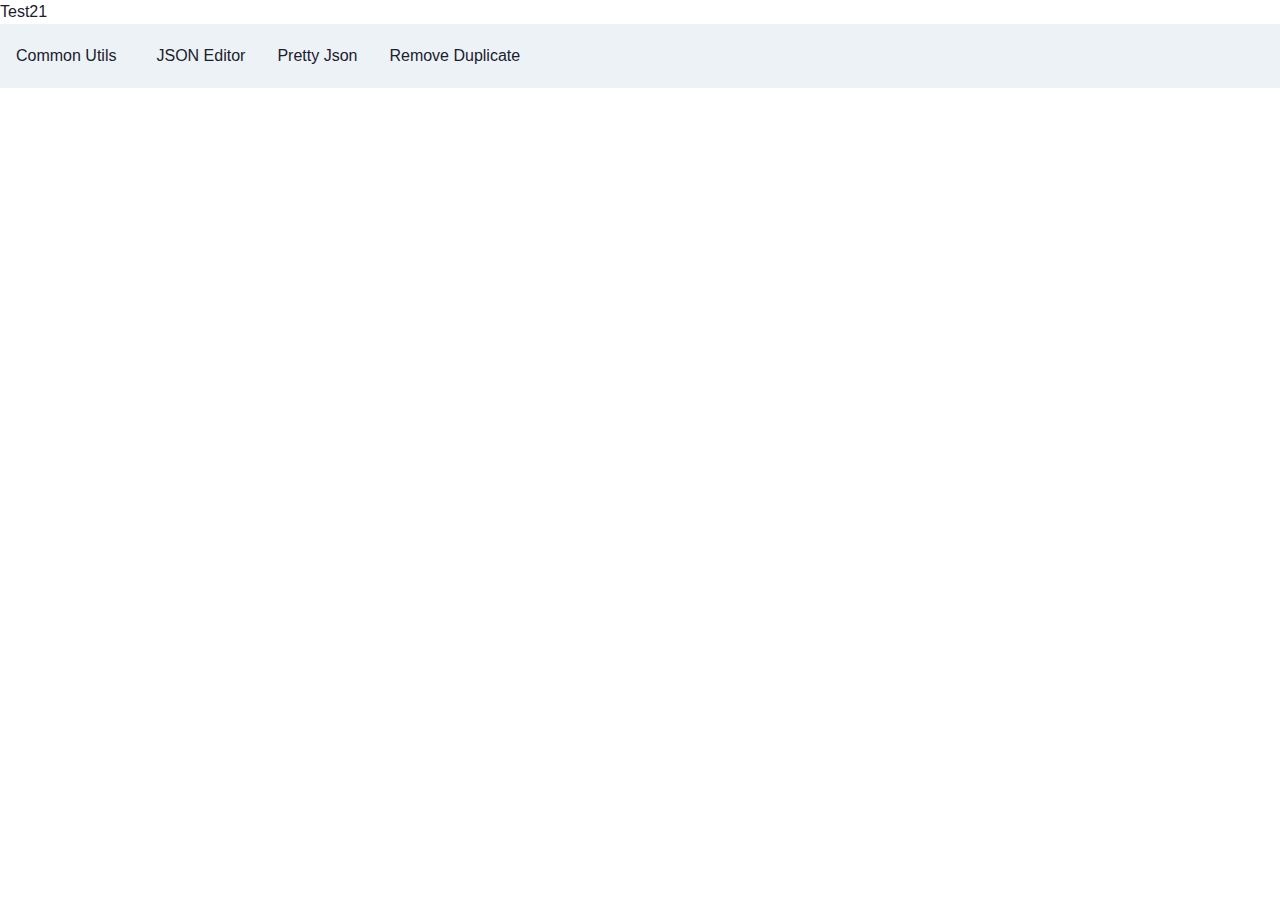
==== commit 7cb6a0ef: "Update index.html" ====
--- a/index.html
+++ b/index.html
@@ -1 +1 @@
-<!doctype html><html lang="en"><head><meta charset="utf-8"/><link rel="icon" href="/favicon.ico"/><meta name="viewport" content="width=device-width,initial-scale=1"/><meta name="theme-color" content="#000000"/><meta name="description" content="Web site created using create-react-app"/><link rel="apple-touch-icon" href="/logo192.png"/><link rel="manifest" href="/manifest.json"/><title>React App</title><script defer="defer" src="/static/js/main.90d7949b.js"></script><link href="/static/css/main.67a91c2a.css" rel="stylesheet"></head><body><noscript>You need to enable JavaScript to run this app.</noscript><div id="root"></div></body></html>+<!doctype html><html lang="en"><head><meta charset="utf-8"/><link rel="icon" href="/favicon.ico"/><meta name="viewport" content="width=device-width,initial-scale=1"/><meta name="theme-color" content="#000000"/><meta name="description" content="Web site created using create-react-app"/><link rel="apple-touch-icon" href="/logo192.png"/><link rel="manifest" href="/manifest.json"/><title>React App</title><script defer="defer" src="/static/js/main.90d7949b.js"></script><link href="/static/css/main.67a91c2a.css" rel="stylesheet"></head><body><h1>Test21</h1><noscript>You need to enable JavaScript to run this app.</noscript><div id="root"></div></body></html>
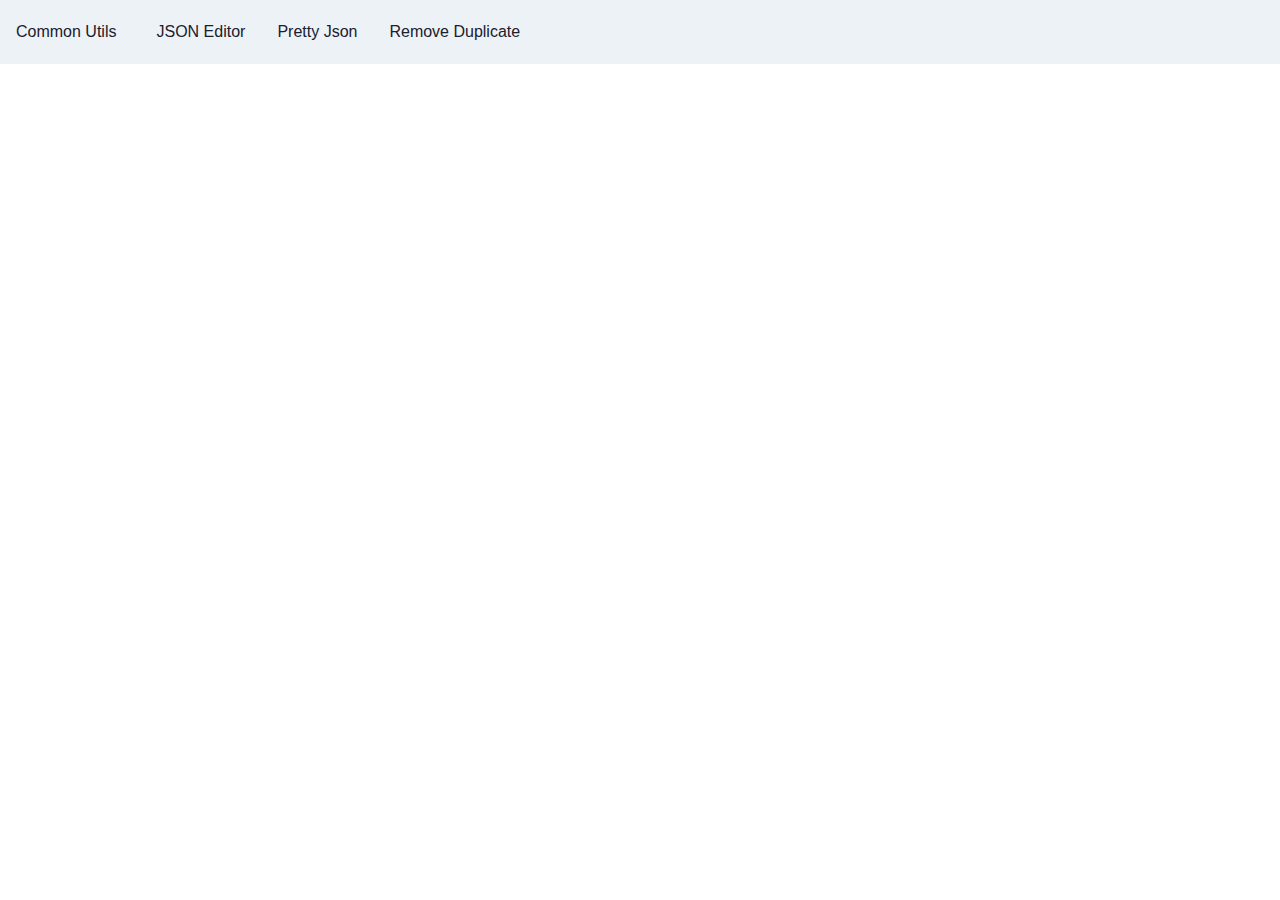
==== commit 783ccdcd: "Update index.html" ====
--- a/index.html
+++ b/index.html
@@ -1 +1 @@
-<!doctype html><html lang="en"><head><meta charset="utf-8"/><link rel="icon" href="/favicon.ico"/><meta name="viewport" content="width=device-width,initial-scale=1"/><meta name="theme-color" content="#000000"/><meta name="description" content="Web site created using create-react-app"/><link rel="apple-touch-icon" href="/logo192.png"/><link rel="manifest" href="/manifest.json"/><title>React App</title><script defer="defer" src="/static/js/main.90d7949b.js"></script><link href="/static/css/main.67a91c2a.css" rel="stylesheet"></head><body><h1>Test21</h1><noscript>You need to enable JavaScript to run this app.</noscript><div id="root"></div></body></html>
+<!doctype html><html lang="en"><head><meta charset="utf-8"/><link rel="icon" href="/favicon.ico"/><meta name="viewport" content="width=device-width,initial-scale=1"/><meta name="theme-color" content="#000000"/><meta name="description" content="Web site created using create-react-app"/><link rel="apple-touch-icon" href="/logo192.png"/><link rel="manifest" href="/manifest.json"/><title>React App</title><script defer="defer" src="/static/js/main.90d7949b.js"></script><link href="/static/css/main.67a91c2a.css" rel="stylesheet"></head><body><noscript>You need to enable JavaScript to run this app.</noscript><div id="root"></div></body></html>
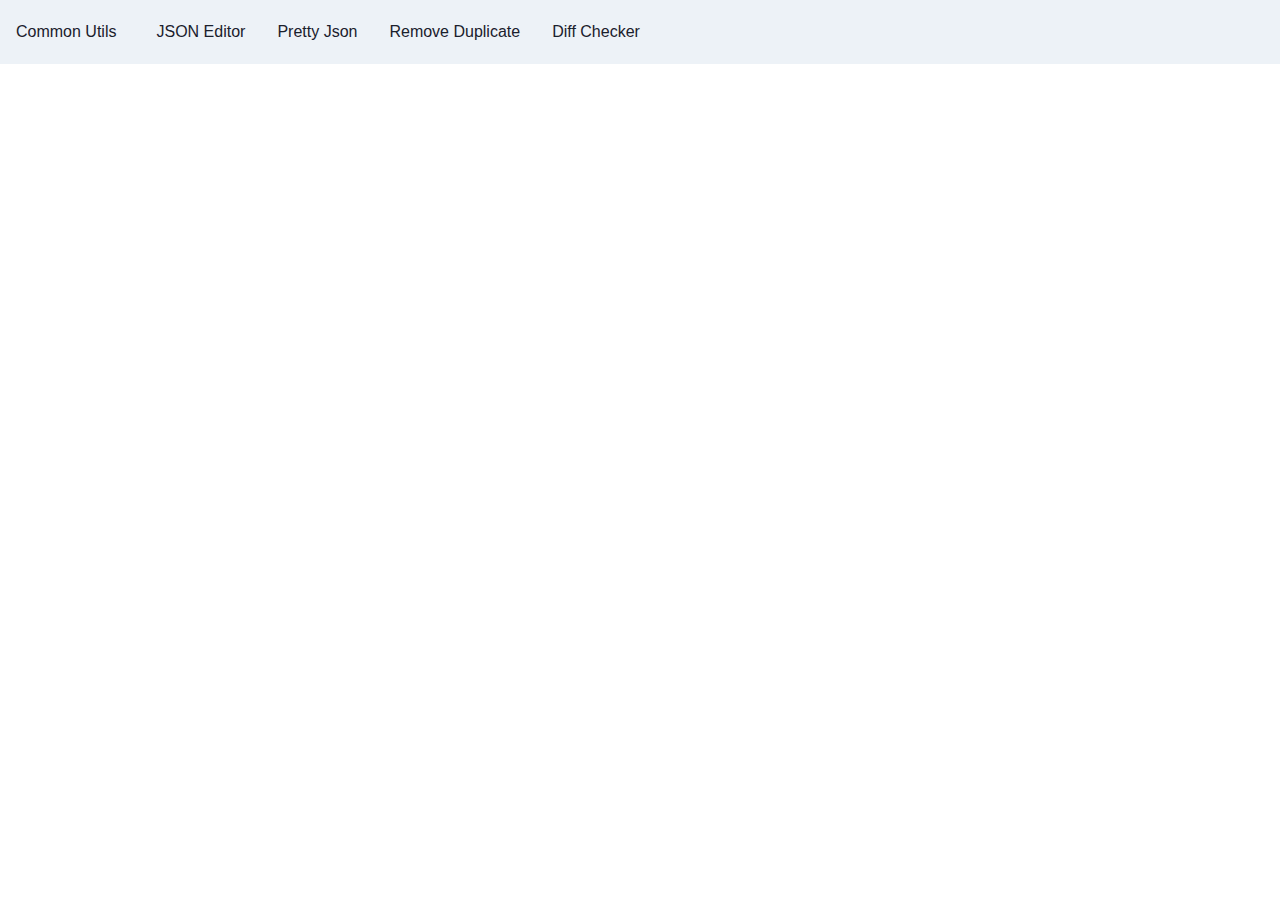
==== commit ada90b6c: "add missing files" ====
--- a/index.html
+++ b/index.html
@@ -1 +1 @@
-<!doctype html><html lang="en"><head><meta charset="utf-8"/><link rel="icon" href="/favicon.ico"/><meta name="viewport" content="width=device-width,initial-scale=1"/><meta name="theme-color" content="#000000"/><meta name="description" content="Web site created using create-react-app"/><link rel="apple-touch-icon" href="/logo192.png"/><link rel="manifest" href="/manifest.json"/><title>React App</title><script defer="defer" src="/static/js/main.90d7949b.js"></script><link href="/static/css/main.67a91c2a.css" rel="stylesheet"></head><body><noscript>You need to enable JavaScript to run this app.</noscript><div id="root"></div></body></html>
+<!doctype html><html lang="en"><head><meta charset="utf-8"/><link rel="icon" href="/favicon.ico"/><meta name="viewport" content="width=device-width,initial-scale=1"/><meta name="theme-color" content="#000000"/><meta name="description" content="Web site created using create-react-app"/><link rel="apple-touch-icon" href="/logo192.png"/><link rel="manifest" href="/manifest.json"/><title>React App</title><script defer="defer" src="/static/js/main.2a8409c1.js"></script><link href="/static/css/main.67a91c2a.css" rel="stylesheet"></head><body><noscript>You need to enable JavaScript to run this app.</noscript><div id="root"></div></body></html>